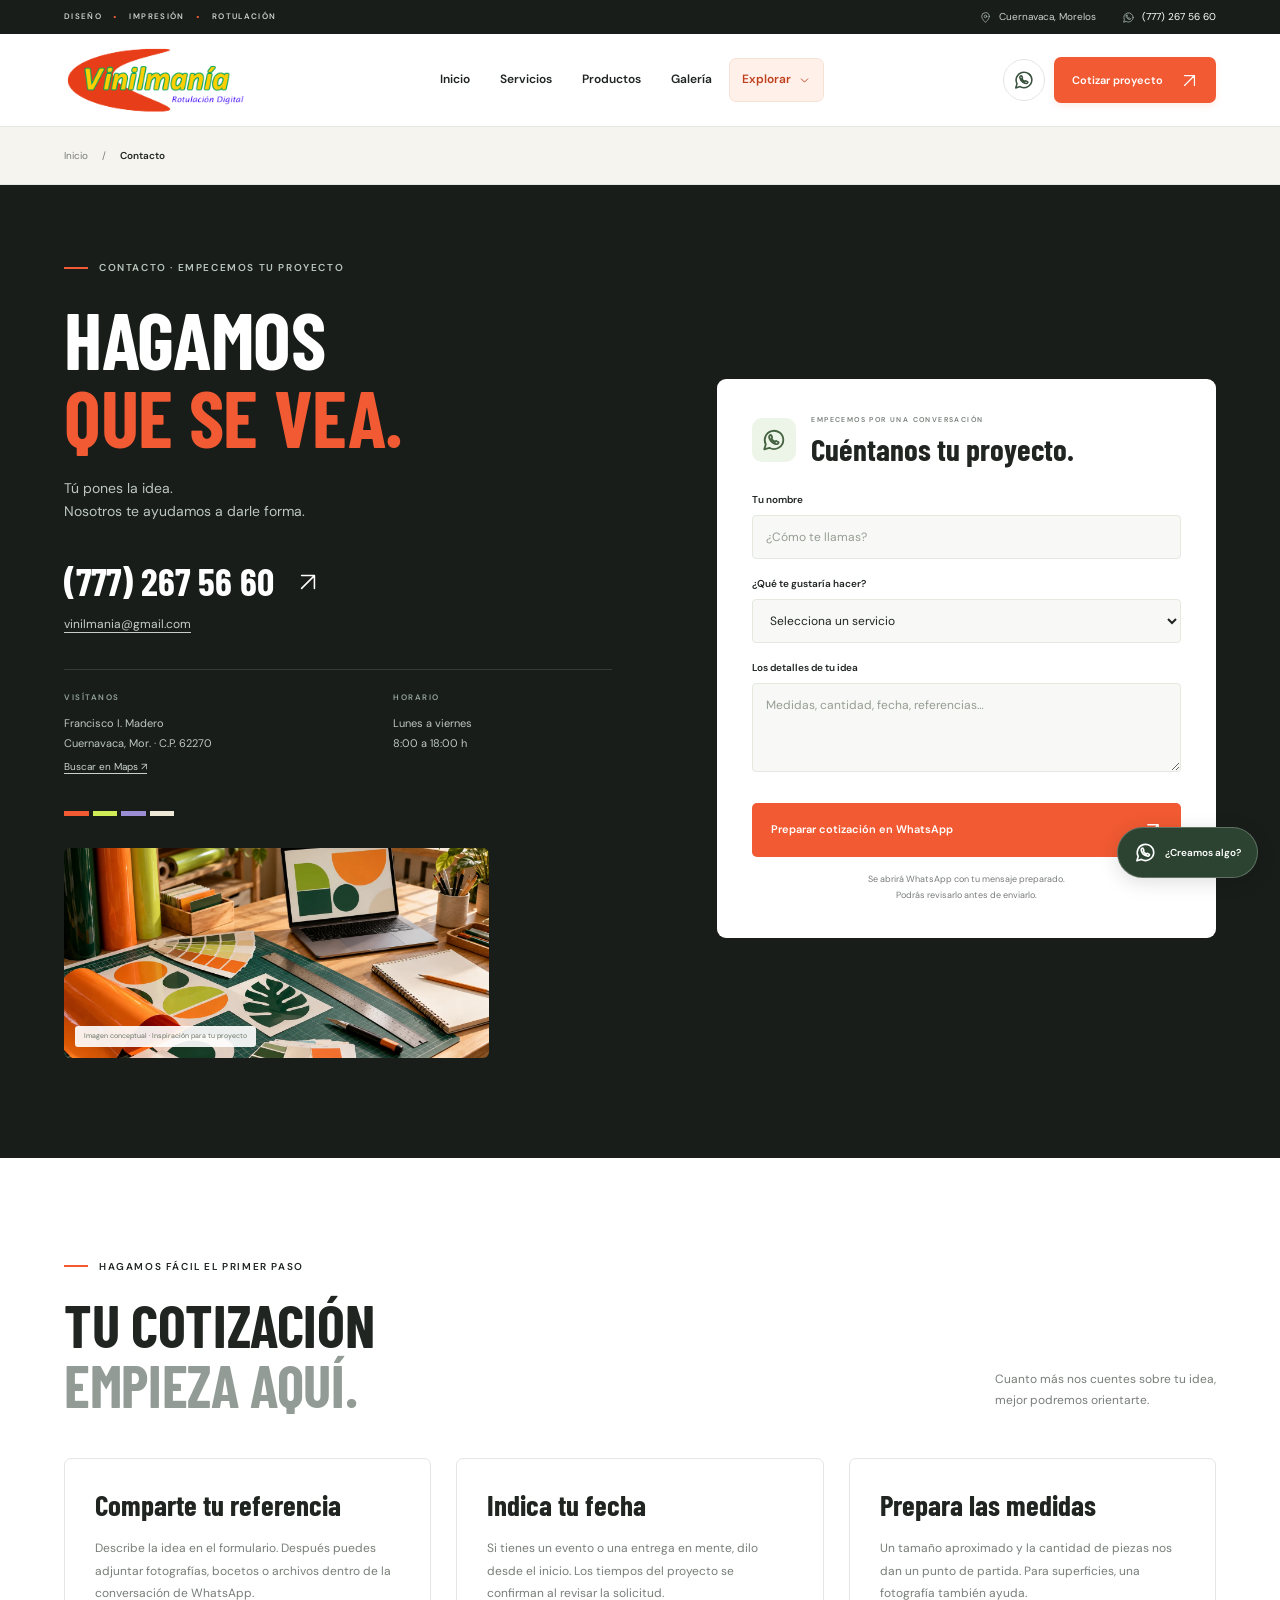
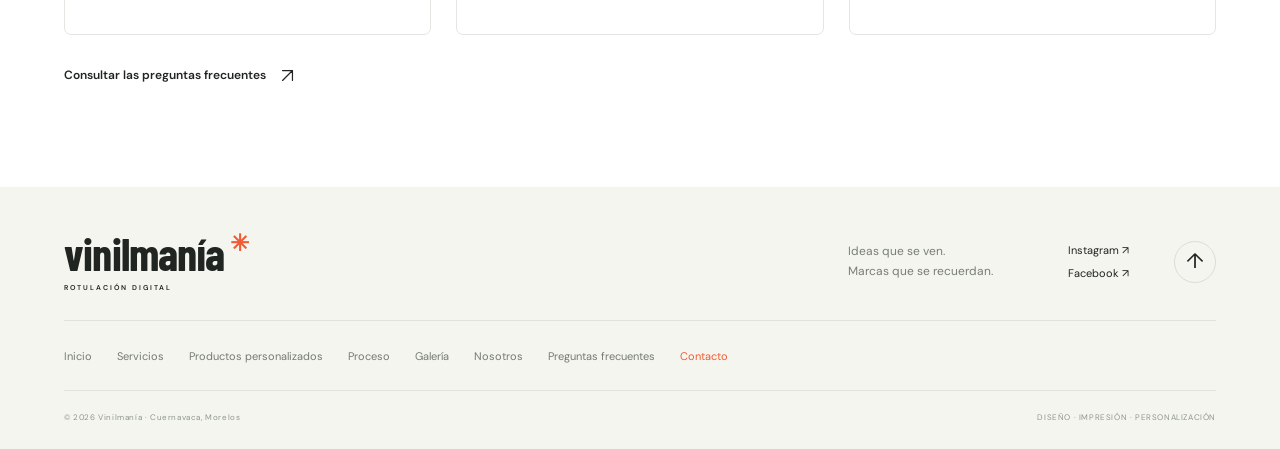
==== contacto.html @ f9ae6c47 "Publicar sitio renovado de Vinilmanía" ====
<!doctype html>
<html lang="es-MX">
<head>
  <meta charset="utf-8">
  <meta name="viewport" content="width=device-width,initial-scale=1">
  <meta name="theme-color" content="#181b19">
  <title>Contacto | Vinilmanía · Cuernavaca</title>
  <meta name="description" content="Cotiza con Vinilmanía en Cuernavaca. Teléfono (777) 267 56 60, WhatsApp, correo, ubicación y horario de atención.">
  <meta property="og:title" content="Contacto | Vinilmanía · Cuernavaca">
  <meta property="og:description" content="Cotiza con Vinilmanía en Cuernavaca. Teléfono (777) 267 56 60, WhatsApp, correo, ubicación y horario de atención.">
  <meta property="og:type" content="website">
  <meta property="og:locale" content="es_MX">
  <link rel="icon" href="assets/favicon.svg" type="image/svg+xml">
  <link rel="preload" href="assets/barlow-700.ttf" as="font" type="font/ttf" crossorigin>
  
  <link rel="stylesheet" href="style.css?v=galeria-originales-1">
  <link rel="stylesheet" href="header.css?v=header-1">
  <script src="app.js?v=header-1" defer></script>
  <script type="application/ld+json">{"@context":"https://schema.org","@type":"LocalBusiness","name":"Vinilmanía","telephone":"+527772675660","email":"vinilmania@gmail.com","address":{"@type":"PostalAddress","streetAddress":"Francisco I. Madero","addressLocality":"Cuernavaca","addressRegion":"Morelos","postalCode":"62270","addressCountry":"MX"},"openingHoursSpecification":[{"@type":"OpeningHoursSpecification","dayOfWeek":["Monday","Tuesday","Wednesday","Thursday","Friday"],"opens":"08:00","closes":"18:00"}],"sameAs":["https://www.facebook.com/rotulaciondigit","https://www.instagram.com/vinilmania_cuernavaca/"]}</script>
</head>
<body class="subpage" data-page="contacto.html">

  <svg class="svg-defs" aria-hidden="true"><defs>
    <symbol id="arrow" viewBox="0 0 24 24"><path d="M5 19 19 5M5 5h14v14"/></symbol>
    <symbol id="chevron" viewBox="0 0 24 24"><path d="m6 9 6 6 6-6"/></symbol>
    <symbol id="check" viewBox="0 0 24 24"><path d="m5 12 4 4L19 6"/></symbol>
    <symbol id="wa" viewBox="0 0 24 24"><path d="M20.6 11.8a8.6 8.6 0 0 1-12.9 7.4L3 20.6l1.4-4.5A8.6 8.6 0 1 1 20.6 11.8Z"/><path d="M8.3 7.6c.3-.4.9-.5 1.1 0l.9 1.8c.2.3-.3.8-.6 1.1.6 1.5 1.7 2.6 3.2 3.2.3-.3.8-1 1.2-.8l1.7.9c.5.2.5.7.2 1.1-.5.8-1.4 1.1-2.3.8-3.1-.8-5.4-3-6.2-6.1-.2-.7 0-1.4.8-2Z"/></symbol>
    <symbol id="pin" viewBox="0 0 24 24"><path d="M19 10c0 5-7 11-7 11S5 15 5 10a7 7 0 1 1 14 0Z"/><circle cx="12" cy="10" r="2.4"/></symbol>
  </defs></svg>
  <a href="#contenido" class="skip">Saltar al contenido</a>
  <div class="scroll-progress" aria-hidden="true"></div>
  <div class="header-meta"><div class="shell header-meta-inner"><span class="header-specialty">DISEÑO <span aria-hidden="true">·</span> IMPRESIÓN <span aria-hidden="true">·</span> ROTULACIÓN</span><div class="header-meta-links"><span class="header-location"><svg class="icon" aria-hidden="true"><use href="#pin"/></svg> Cuernavaca, Morelos</span><a href="https://wa.me/527772675660" target="_blank" rel="noopener noreferrer"><svg class="icon" aria-hidden="true"><use href="#wa"/></svg><span class="header-phone">(777) 267 56 60</span><span class="header-phone-mobile">WhatsApp ↗</span></a></div></div></div>
<header class="header"><div class="shell header-inner">
  <a class="brand" href="index.html" aria-label="Vinilmanía, inicio"><img src="assets/logo-original.png" alt="Vinilmanía · Rotulación digital" width="944" height="529"></a>
  <nav class="nav" id="main-nav" aria-label="Navegación principal"><div class="nav-intro"><span>EXPLORA VINILMANÍA</span><small>Ideas que se ven.</small></div><a href="index.html">Inicio</a><a href="servicios.html">Servicios</a><a href="personalizados.html">Productos</a><a href="galeria.html">Galería</a><details class="nav-more is-current"><summary>Explorar <svg class="icon" aria-hidden="true"><use href="#chevron"/></svg></summary><div class="nav-dropdown"><a href="nosotros.html"><span class="nav-item-title">El taller<span aria-hidden="true">↗</span></span><small>Conoce Vinilmanía</small></a><a href="proceso.html"><span class="nav-item-title">Nuestro proceso<span aria-hidden="true">↗</span></span><small>De la idea a la impresión</small></a><a href="preguntas.html"><span class="nav-item-title">Preguntas frecuentes<span aria-hidden="true">↗</span></span><small>Resuelve tus dudas</small></a><a href="contacto.html" class="current" aria-current="page"><span class="nav-item-title">Contacto<span aria-hidden="true">↗</span></span><small>Hablemos de tu proyecto</small></a></div></details><a class="nav-mobile-contact" href="https://wa.me/527772675660" target="_blank" rel="noopener noreferrer"><svg class="icon" aria-hidden="true"><use href="#wa"/></svg><span>Hablemos por WhatsApp</span><svg class="icon" aria-hidden="true"><use href="#arrow"/></svg></a></nav>
  <div class="header-actions"><a class="header-whatsapp" href="https://wa.me/527772675660" target="_blank" rel="noopener noreferrer" aria-label="Hablar con Vinilmanía por WhatsApp"><svg class="icon" aria-hidden="true"><use href="#wa"/></svg></a><a class="button button-orange nav-cta" href="contacto.html"><span class="cta-desktop">Cotizar proyecto</span><span class="cta-mobile">Cotizar</span><svg class="icon" aria-hidden="true"><use href="#arrow"/></svg></a></div>
  <button class="menu-toggle" type="button" aria-label="Abrir menú" aria-expanded="false" aria-controls="main-nav"><span></span><span></span></button>
</div></header>
<button class="nav-backdrop" type="button" aria-label="Cerrar menú de navegación" tabindex="-1" hidden></button>
<main id="contenido">
<div class="breadcrumb-bar"><nav class="shell breadcrumb" aria-label="Ruta de navegación"><a href="index.html">Inicio</a><span aria-hidden="true">/</span><span aria-current="page">Contacto</span></nav></div><section class="contact section-space" id="contacto"><div class="shell contact-grid"><div class="contact-copy reveal"><p class="eyebrow"><span class="eyebrow-line"></span> Contacto · Empecemos tu proyecto</p><h1>HAGAMOS<br><span>QUE SE VEA.</span></h1><p>Tú pones la idea.<br>Nosotros te ayudamos a darle forma.</p><a class="contact-phone" href="tel:+527772675660">(777) 267 56 60 <svg class="icon"><use href="#arrow"/></svg></a><a class="contact-email" href="mailto:vinilmania@gmail.com">vinilmania@gmail.com</a><div class="contact-details"><div><p class="eyebrow">VISÍTANOS</p><p>Francisco I. Madero<br>Cuernavaca, Mor. · C.P. 62270</p><a href="https://www.google.com/maps/search/?api=1&query=Vinilmania+Cuernavaca+Francisco+I.+Madero" target="_blank" rel="noopener">Buscar en Maps ↗</a></div><div><p class="eyebrow">HORARIO</p><p>Lunes a viernes<br>8:00 a 18:00 h</p></div></div><div class="contact-color-strips" aria-hidden="true"><span></span><span></span><span></span><span></span></div><figure class="contact-visual reveal"><img src="assets/mesa-diseno.webp" alt="Concepto de un espacio de trabajo para comenzar tu proyecto" width="1448" height="1086" loading="lazy"><figcaption>Imagen conceptual · Inspiración para tu proyecto</figcaption></figure></div><form class="quote-form reveal" id="quote-form"><div class="form-heading"><span class="form-icon"><svg class="icon"><use href="#wa"/></svg></span><div><p>EMPECEMOS POR UNA CONVERSACIÓN</p><h3>Cuéntanos tu proyecto.</h3></div></div><label for="name">Tu nombre</label><input id="name" name="name" autocomplete="given-name" placeholder="¿Cómo te llamas?" required maxlength="80"><label for="service-select">¿Qué te gustaría hacer?</label><select id="service-select" name="service"><option value="">Selecciona un servicio</option><option>Rotulación vehicular</option><option>Lonas y viniles impresos</option><option>Tazas, termos y sublimación</option><option>Vinil textil</option><option>Calcomanías y stickers</option><option>Vinil microperforado</option><option>Asesoría para mi proyecto</option></select><label for="message">Los detalles de tu idea</label><textarea id="message" name="message" placeholder="Medidas, cantidad, fecha, referencias…" rows="3" required maxlength="1500"></textarea><button class="button button-orange" type="submit">Preparar cotización en WhatsApp <svg class="icon"><use href="#arrow"/></svg></button><p class="form-note">Se abrirá WhatsApp con tu mensaje preparado.<br>Podrás revisarlo antes de enviarlo.</p><p id="form-feedback" class="form-feedback" role="status"></p></form></div></section>
<section class="shell section-space"><div class="section-heading reveal"><div><p class="eyebrow"><span class="eyebrow-line"></span> Hagamos fácil el primer paso</p><h2>TU COTIZACIÓN<br><span class="subtle">EMPIEZA AQUÍ.</span></h2></div><p>Cuanto más nos cuentes sobre tu idea,<br>mejor podremos orientarte.</p></div><div class="info-grid"><article class="info-card reveal"><h3>Comparte tu referencia</h3><p>Describe la idea en el formulario. Después puedes adjuntar fotografías, bocetos o archivos dentro de la conversación de WhatsApp.</p></article><article class="info-card reveal"><h3>Indica tu fecha</h3><p>Si tienes un evento o una entrega en mente, dilo desde el inicio. Los tiempos del proyecto se confirman al revisar la solicitud.</p></article><article class="info-card reveal"><h3>Prepara las medidas</h3><p>Un tamaño aproximado y la cantidad de piezas nos dan un punto de partida. Para superficies, una fotografía también ayuda.</p></article></div><a class="text-link guide-link" href="preguntas.html">Consultar las preguntas frecuentes <svg class="icon" aria-hidden="true"><use href="#arrow"/></svg></a></section></main>
  <footer class="footer"><div class="shell"><div class="footer-top"><a class="footer-brand" href="index.html">vinilmanía<span>✳</span><small>ROTULACIÓN DIGITAL</small></a><p>Ideas que se ven.<br>Marcas que se recuerdan.</p><div class="footer-social"><a href="https://www.instagram.com/vinilmania_cuernavaca/" target="_blank" rel="noopener">Instagram ↗</a><a href="https://www.facebook.com/rotulaciondigit" target="_blank" rel="noopener">Facebook ↗</a></div><a href="#contenido" class="back-top" aria-label="Volver arriba">↑</a></div><nav class="footer-sitemap" aria-label="Todas las páginas"><a href="index.html">Inicio</a><a href="servicios.html">Servicios</a><a href="personalizados.html">Productos personalizados</a><a href="proceso.html">Proceso</a><a href="galeria.html">Galería</a><a href="nosotros.html">Nosotros</a><a href="preguntas.html">Preguntas frecuentes</a><a href="contacto.html" class="current" aria-current="page">Contacto</a></nav><div class="footer-bottom"><span>© <span id="year">2026</span> Vinilmanía · Cuernavaca, Morelos</span><span>DISEÑO · IMPRESIÓN · PERSONALIZACIÓN</span></div></div></footer>
  <a class="floating-wa" href="https://wa.me/527772675660" target="_blank" rel="noopener" aria-label="Contactar a Vinilmanía por WhatsApp"><svg class="icon"><use href="#wa"/></svg><span>¿Creamos algo?</span></a>

</body>
</html>
---- style.css ----
@font-face{font-family:Barlow;src:url('assets/barlow-700.ttf') format('truetype');font-weight:700;font-display:swap}
@font-face{font-family:DM;src:url('assets/dm-400.ttf') format('truetype');font-weight:400;font-display:swap}
@font-face{font-family:DM;src:url('assets/dm-600.ttf') format('truetype');font-weight:600 800;font-display:swap}
:root{--ink:#202522;--dark:#181d1a;--paper:#fff;--cream:#f6f4ee;--orange:#f15a32;--lime:#d0ec56;--muted:#787e79;--line:#e3e6e1;--heading:Barlow,'Arial Narrow',Impact,sans-serif;--body:DM,Arial,sans-serif}
*{box-sizing:border-box}html{scroll-behavior:smooth;scroll-padding-top:100px}body{margin:0;color:var(--ink);background:var(--paper);font:15px/1.7 var(--body);-webkit-font-smoothing:antialiased}a{color:inherit;text-decoration:none}button,input,textarea,select{font:inherit}button{cursor:pointer;color:inherit}img{display:block;max-width:100%}h1,:is(h1,h2),h3,p,figure{margin:0}button,a,input,textarea,select,summary{-webkit-tap-highlight-color:transparent}::selection{background:var(--orange);color:white}:focus-visible{outline:3px solid #7a68db;outline-offset:5px}.svg-defs{position:absolute;width:0;height:0;overflow:hidden}.icon{width:22px;height:22px;fill:none;stroke:currentColor;stroke-width:1.7;stroke-linecap:round;stroke-linejoin:round;flex-shrink:0}.shell{width:min(1320px,90%);margin-inline:auto}.section-space{padding-block:100px}.eyebrow{font-size:10px;font-weight:600;letter-spacing:1.6px;text-transform:uppercase;display:flex;gap:11px;align-items:center}.eyebrow-line{width:24px;height:2px;background:var(--orange);display:inline-block;flex-shrink:0}.subtle{color:#929b95}:is(h1,h2){font:700 clamp(42px,4.6vw,65px)/1.02 var(--heading);letter-spacing:-.35px}.section-heading{display:flex;justify-content:space-between;align-items:flex-end;gap:35px;margin-bottom:43px}.section-heading :is(h1,h2){margin-top:20px}.section-heading>p{font-size:12px;color:var(--muted);max-width:350px;padding-bottom:5px}.button{display:inline-flex;align-items:center;justify-content:center;gap:22px;border:1px solid transparent;border-radius:5px;padding:17px 22px;font-size:12px;line-height:1.25;font-weight:600;transition:transform .2s,background .2s,color .2s}.button:hover{transform:translateY(-3px)}.button-orange{color:white;background:var(--orange)}.button-orange:hover{background:#d74824}.button-dark{background:var(--dark);color:white}.button-dark:hover{background:#3c453e}.button-outline{border-color:#ffffff65;color:white;background:#ffffff05}.button-outline:hover{background:#ffffff15}.button .icon{width:18px;height:18px}.text-link{font-size:12px;font-weight:600;display:inline-flex;gap:13px;align-items:center}.text-link .icon{width:17px;height:17px}.text-link:hover{text-decoration:underline;text-underline-offset:4px}.skip{position:fixed;top:-80px;left:16px;background:var(--orange);color:white;padding:12px 18px;z-index:100}.skip:focus{top:12px}.scroll-progress{position:fixed;inset:0 0 auto;height:3px;background:var(--orange);z-index:100;transform:scaleX(0);transform-origin:left}
.header{position:sticky;top:0;z-index:50;background:#fffc;backdrop-filter:blur(18px);border-bottom:1px solid #20252212;transition:box-shadow .2s}.header.scrolled{box-shadow:0 5px 25px #2025220d}.header-inner{height:86px;display:flex;align-items:center;justify-content:space-between;gap:30px}.brand{width:155px;flex-shrink:0}.brand img{width:155px;height:75px;object-fit:contain}.nav{display:flex;gap:29px;margin-left:auto;margin-right:auto;font-size:12px}.nav a{position:relative}.nav a:after{content:'';position:absolute;bottom:-7px;left:0;right:0;height:2px;background:var(--orange);transform:scaleX(0);transform-origin:left;transition:transform .2s}.nav a:hover:after,.nav a.current:after{transform:scaleX(1)}.nav-cta{font-size:11px;padding:14px 19px;gap:20px}.menu-toggle{display:none}
.hero{position:relative;isolation:isolate;background:var(--dark);color:white;overflow:hidden;min-height:620px}.hero-background{position:absolute;inset:0;width:100%;height:100%;object-fit:cover;object-position:center;z-index:-2}.hero-shade{position:absolute;inset:0;background:linear-gradient(90deg,#111915f2 0%,#101812c9 32%,#10181239 62%,#10181210 100%);z-index:-1}.hero-inner{position:relative;padding-block:55px 64px;min-height:620px}.hero-copy{max-width:650px;width:54%}.hero-eyebrow{font-size:9px;color:#c6cec8;letter-spacing:1.8px}.hero-eyebrow>span{width:7px;height:7px;background:var(--orange);border-radius:50%;box-shadow:0 0 0 4px #f15a3222}.hero h1{font:700 clamp(77px,8.8vw,124px)/.9 var(--heading);letter-spacing:-1.4px;margin-top:25px}.hero h1>span{color:var(--orange)}.hero-description{color:#c1cbc4;font-size:13px;line-height:1.85;margin-top:26px;max-width:390px}.hero-actions{display:flex;gap:13px;margin-top:28px;align-items:center}.hero-actions .button{font-size:11px;padding:17px 19px;gap:20px}.hero-photo-note{position:absolute;bottom:31px;right:0;display:flex;align-items:center;gap:15px;font-size:8px;letter-spacing:1.6px;color:#e1e7e1;text-shadow:0 1px 6px #000;max-width:310px}.hero-photo-note small{display:block;font-size:8px;letter-spacing:.5px;color:#bdc8c0;margin-top:2px}.photo-line{width:34px;height:1px;background:#b6c3b6}.hero-down{position:absolute;bottom:24px;left:0;width:34px;height:34px;border:1px solid #ffffff36;border-radius:50%;display:grid;place-items:center;color:#d1dbd5;animation:nudge 3s ease-in-out infinite}.hero-down .icon{width:17px;height:17px}.trust-band{background:var(--cream);border-bottom:1px solid var(--line)}.trust-inner{display:flex;justify-content:space-between;align-items:center;gap:24px;min-height:86px}.trust-inner p{display:flex;align-items:center;gap:10px;font-size:11px;color:#69736b}.trust-inner p:first-child{font-size:16px;font-weight:600;color:var(--ink)}.trust-mark{font-size:30px;color:var(--orange);line-height:1}.trust-inner .icon{width:18px;height:18px;stroke-width:1.4}
.service-grid{display:grid;grid-template-columns:repeat(3,minmax(0,1fr));gap:31px 25px}.service-card{overflow:hidden;background:white;border:1px solid var(--line);border-radius:8px;transition:box-shadow .3s,transform .3s}.service-card:hover{transform:translateY(-5px);box-shadow:0 16px 40px #25352812}.service-image{height:227px;position:relative;overflow:hidden;background:#ecefe8}.service-image>img{width:100%;height:100%;object-fit:cover;transition:transform .6s}.service-card:first-child img{object-position:center 60%}.service-card:nth-child(4) img{object-position:center 41%}.service-card:nth-child(6) img{object-position:center 49%}.service-card:hover .service-image>img{transform:scale(1.045)}.image-number{position:absolute;top:15px;left:15px;font-size:9px;font-weight:600;width:30px;height:30px;border-radius:50%;display:grid;place-items:center;background:#fffef7eb;color:var(--ink)}.image-arrow{position:absolute;right:15px;top:15px;width:30px;height:30px;background:#fffef7eb;border-radius:50%;display:grid;place-items:center}.image-arrow>.icon{width:14px;height:14px}.image-note{position:absolute;bottom:10px;left:14px;background:#fffef7e6;color:#687068;font-size:8px;letter-spacing:.4px;padding:3px 7px;border-radius:2px}.service-content{padding:24px 23px 23px}.service-content h3{font:700 27px/1.1 var(--heading);letter-spacing:-.1px}.service-content>p{font-size:12px;color:var(--muted);margin-top:13px;line-height:1.8;min-height:63px}.service-link{margin-top:23px;display:flex;justify-content:space-between;align-items:center;border-top:1px solid var(--line);padding-top:14px;font-size:10px;font-weight:600}.service-link>span{font-size:19px;line-height:1;color:var(--orange)}
.merch-section{background:#f2f1e9;overflow:hidden}.merch-grid{display:grid;grid-template-columns:1fr 1.2fr;align-items:center;gap:50px;padding-block:68px}.merch-copy :is(h1,h2){margin-top:22px;font-size:clamp(44px,4.5vw,65px)}.merch-copy :is(h1,h2)>span{color:var(--orange)}.merch-copy>p:not(.eyebrow){margin-top:22px;font-size:13px;color:#737e74;max-width:395px;line-height:1.85}.merch-copy>.button{margin-top:26px}.merch-foot{font-size:8px;display:block;color:#7b847b;letter-spacing:.6px;margin-top:22px}.merch-visual{position:relative;min-width:0}.merch-visual>img{width:100%;aspect-ratio:1.2;object-fit:cover;border-radius:8px}.merch-visual figcaption{position:absolute;bottom:13px;left:16px;font-size:8px;background:#ffffffe3;border-radius:2px;padding:4px 8px;color:#727a72}
.process{background:var(--dark);color:white}.process-grid{display:grid;grid-template-columns:1fr 1fr;gap:75px;align-items:center}.process-visual{position:relative;min-height:540px;overflow:hidden;border-radius:7px;background:#26312a}.process-visual>img{position:absolute;height:100%;width:100%;object-fit:cover;object-position:40% center}.process-stamp{position:absolute;bottom:32px;left:26px;right:26px;padding:22px;background:var(--orange);display:flex;align-items:center;justify-content:space-between;color:white;font:700 36px/1.05 var(--heading)}.process-stamp .icon{width:38px;height:38px;stroke-width:1.3}.process-visual figcaption{position:absolute;bottom:9px;left:26px;font-size:8px;color:#d2d8d1;text-shadow:0 1px 4px #000}.process-copy .eyebrow{color:#c0c8c0}.process-copy :is(h1,h2){margin-top:23px}.process-copy :is(h1,h2)>span{color:var(--lime)}.step{display:flex;gap:20px;margin-top:26px;border-top:1px solid #ffffff20;padding-top:20px}.step>span{color:var(--orange);font:700 24px/1.2 var(--heading);padding-top:2px}.step h3{font-size:15px;font-weight:600}.step p{font-size:12px;color:#a6b5aa;margin-top:6px;max-width:330px;line-height:1.8}
.gallery-filters{display:flex;gap:10px;margin-top:-4px;margin-bottom:28px;flex-wrap:wrap}.gallery-filters button{padding:8px 20px;font-size:10px;background:white;border:1px solid var(--line);border-radius:40px;font-weight:600;transition:background .2s,color .2s}.gallery-filters button:hover{background:var(--cream)}.gallery-filters button.active{background:var(--ink);border-color:var(--ink);color:white}.gallery-grid{display:grid;grid-template-columns:repeat(3,minmax(0,1fr));gap:28px 23px}.project-card{padding:0;background:none;border:0;text-align:left;min-width:0}.project-card[hidden]{display:none}.project-image{height:370px;position:relative;border-radius:7px;overflow:hidden;background:var(--cream)}.project-image>img{width:100%;height:100%;object-fit:cover;transition:transform .6s}.project-card:hover .project-image>img{transform:scale(1.05)}.project-card:nth-child(2) .project-image>img{object-position:center 38%}.project-expand{position:absolute;bottom:16px;right:16px;width:36px;height:36px;border-radius:50%;display:grid;place-items:center;background:white;transition:background .2s}.project-card:hover .project-expand{background:var(--orange);color:white}.project-expand>.icon{width:16px;height:16px}.project-caption{padding-top:15px}.project-caption>p{font-size:8px;color:var(--muted);letter-spacing:1.3px;font-weight:600}.project-caption>h3{font-size:13px;line-height:1.5;margin-top:4px}.project-wide{grid-column:span 2}.project-wide .project-image,.project-card:last-child .project-image{height:315px}.concept-label{position:absolute;left:14px;bottom:15px;font-size:9px;background:#ffffffe8;color:#697369;padding:5px 9px;border-radius:3px}.gallery-grid[data-filter=negocios]{grid-template-columns:repeat(2,minmax(0,1fr))}.gallery-grid[data-filter=textiles]{grid-template-columns:repeat(3,minmax(0,1fr))}.gallery-info{font-size:10px;color:var(--muted);text-align:right;margin-top:25px}
.about{background:var(--cream)}.about-grid{display:grid;grid-template-columns:1fr 1fr;gap:83px;align-items:center}.about-images{position:relative;height:510px}.about-main{width:86%;height:82%;object-fit:cover;object-position:48% center;border-radius:7px}.about-detail{position:absolute;bottom:0;right:0;width:58%;height:48%;object-fit:cover;border-radius:7px;border:8px solid var(--cream)}.about-badge{position:absolute;bottom:21px;left:10px;background:var(--orange);color:white;padding:22px;width:151px;border-radius:4px;transform:rotate(-6deg)}.about-badge>span{font-size:8px;letter-spacing:1px;font-weight:600}.about-badge>strong{font:700 33px/1 var(--heading);display:block;margin-top:8px}.about-badge>.icon{margin-top:12px;width:23px;height:23px}.about-copy :is(h1,h2){margin-top:22px;font-size:clamp(43px,4.3vw,62px)}.about-copy>p:not(.eyebrow){font-size:13px;color:#747d75;line-height:1.85;margin-top:22px}.about-copy>p+p{margin-top:12px}.about-values{display:flex;flex-direction:column;gap:10px;margin-top:23px;font-size:12px}.about-values>div{display:flex;gap:10px;align-items:center}.about-values .icon{width:18px;height:18px;background:#e5e9dc;stroke:#556651;stroke-width:2.2;padding:3px;border-radius:50%}.about-copy .text-link{margin-top:26px}
.faq{display:grid;grid-template-columns:.9fr 1.1fr;gap:75px}.faq-heading :is(h1,h2){margin-top:23px}.faq-heading>p:not(.eyebrow){font-size:12px;color:var(--muted);line-height:1.8;margin-top:24px}.faq-heading .text-link{margin-top:20px}.faq-list details{padding:21px 0;border-bottom:1px solid var(--line)}.faq-list details:first-child{border-top:1px solid var(--line)}summary{list-style:none;display:flex;justify-content:space-between;align-items:center;gap:20px;font-size:13px;font-weight:600;cursor:pointer}summary::-webkit-details-marker{display:none}.plus{position:relative;width:16px;height:16px;flex-shrink:0}.plus:before,.plus:after{content:'';position:absolute;top:7px;left:0;right:0;height:1px;background:var(--ink)}.plus:after{transform:rotate(90deg);transition:transform .2s}details[open] .plus:after{transform:rotate(0)}.faq-list details>p{font-size:12px;color:var(--muted);line-height:1.9;padding:14px 34px 0 0}
.contact{background:var(--dark);color:white;overflow:hidden}.contact-grid{display:grid;grid-template-columns:1.1fr 1fr;gap:105px;align-items:center}.contact-copy>.eyebrow{color:#b9c6bc}.contact-copy :is(h1,h2){font-size:clamp(60px,6.2vw,91px);line-height:.98;margin-top:24px}.contact-copy :is(h1,h2)>span{color:var(--orange)}.contact-copy>p:not(.eyebrow){color:#bdc7bf;font-size:14px;margin-top:21px}.contact-phone{font:700 38px/1.2 var(--heading);display:flex;align-items:center;gap:23px;margin-top:35px}.contact-email{display:inline-block;font-size:12px;margin-top:9px;color:#c6cfc7;text-decoration:underline;text-underline-offset:4px}.contact-details{display:grid;grid-template-columns:1.4fr 1fr;gap:22px;margin-top:33px;padding-top:21px;border-top:1px solid #ffffff21}.contact-details .eyebrow{font-size:8px;color:#93a499;letter-spacing:1.5px}.contact-details p:not(.eyebrow){font-size:11px;color:#bdc7bf;line-height:1.8;margin-top:9px}.contact-details a{font-size:10px;color:#c9d2ca;text-decoration:underline;text-underline-offset:3px}.contact-color-strips{display:flex;gap:4px;width:110px;margin-top:32px}.contact-color-strips>span{width:25px;height:5px;background:var(--orange)}.contact-color-strips>span:nth-child(2){background:var(--lime)}.contact-color-strips>span:nth-child(3){background:#9b8ed4}.contact-color-strips>span:nth-child(4){background:#eee9d6}.quote-form{background:white;color:var(--ink);border-radius:9px;padding:35px}.form-heading{display:flex;align-items:center;gap:15px;margin-bottom:25px}.form-icon{display:grid;place-items:center;width:44px;height:44px;background:#edf4e8;border-radius:10px;color:#466442;flex-shrink:0}.form-icon>.icon{width:26px;height:26px}.form-heading p{font-size:7px;letter-spacing:1.4px;color:var(--muted);font-weight:600}.form-heading h3{font:700 31px/1.1 var(--heading);margin-top:6px}.quote-form label{display:block;font-size:10px;font-weight:600;margin-top:16px;margin-bottom:7px}.quote-form input,.quote-form select,.quote-form textarea{width:100%;background:#f8f9f6;border:1px solid #e4e9e0;border-radius:4px;color:var(--ink);font-size:12px;padding:12px 13px;line-height:1.5}.quote-form input::placeholder,.quote-form textarea::placeholder{color:#959d93}.quote-form textarea{resize:vertical;min-height:89px}.quote-form .button{width:100%;justify-content:space-between;margin-top:22px;padding:17px 18px;font-size:11px;gap:12px}.form-note{font-size:9px;line-height:1.8;color:var(--muted);text-align:center;margin-top:14px}.form-feedback{font-size:11px;margin-top:13px;line-height:1.7}.form-feedback:empty{display:none}
.footer{padding-block:44px 24px;background:#f5f5ef}.footer-top{display:flex;justify-content:space-between;align-items:center;gap:25px}.footer-brand{font:700 45px/1 var(--heading);letter-spacing:-.8px;position:relative}.footer-brand>span{font-size:23px;color:var(--orange);margin-left:6px;display:inline-block;vertical-align:top}.footer-brand>small{display:block;font:600 7px var(--body);letter-spacing:2px;margin-top:7px}.footer-top>p{font-size:12px;line-height:1.65;color:#777f75;margin-left:auto;margin-right:50px}.footer-social{display:flex;flex-direction:column;gap:4px;font-size:11px}.footer-social a:hover{text-decoration:underline}.back-top{width:42px;height:42px;border:1px solid #d8dfd3;display:grid;place-items:center;border-radius:50%;font-size:21px;margin-left:20px}.footer-bottom{display:flex;justify-content:space-between;gap:20px;border-top:1px solid #dfe3d9;margin-top:33px;padding-top:20px;color:#8d978a;font-size:8px;letter-spacing:.6px}.floating-wa{position:fixed;bottom:22px;right:22px;z-index:40;border-radius:40px;background:#2b4330;color:white;display:flex;align-items:center;gap:8px;padding:13px 16px;border:1px solid #ffffff40;box-shadow:0 4px 20px #0002;font-size:10px;line-height:1;font-weight:600;transition:transform .2s}.floating-wa:hover{transform:translateY(-3px)}.floating-wa .icon{width:23px;height:23px}.modal-open{overflow:hidden}.lightbox{border:0;background:transparent;color:white;width:min(970px,100vw);max-width:100vw;max-height:100dvh;padding:45px;overflow:auto}.lightbox::backdrop{background:#101813f5}.lightbox-content{display:flex;flex-direction:column;align-items:center}.lightbox img{width:auto;max-height:72dvh;max-width:100%;object-fit:contain;border-radius:3px}.lightbox-close{position:fixed;top:20px;right:25px;width:42px;height:42px;border-radius:50%;background:var(--dark);border:1px solid #ffffff50;color:white;font-size:27px;line-height:1}.lightbox-bottom{display:flex;justify-content:space-between;align-items:center;gap:25px;width:100%;margin-top:20px}.lightbox-bottom>button{width:39px;height:39px;border:1px solid #ffffff50;background:transparent;color:white;font-size:20px;border-radius:50%;flex-shrink:0}.lightbox-bottom>div{text-align:center}.lightbox-bottom h3{font-size:14px}.lightbox-bottom p{font-size:10px;color:#aabbad;margin-top:4px}.lightbox-bottom span{display:block;font-size:9px;color:#77897c;margin-top:5px}.will-reveal{opacity:0;transform:translateY(24px);transition:opacity .7s ease,transform .7s ease}.will-reveal.visible{opacity:1;transform:none}.service-card:nth-child(3n+2){transition-delay:.07s}.service-card:nth-child(3n){transition-delay:.14s}@keyframes nudge{0%,100%{transform:translateY(0)}50%{transform:translateY(4px)}}
.hero-photo-note{right:auto;left:55px}
@media(max-width:1100px){.nav{gap:21px}.header-inner{gap:25px}.brand,.brand img{width:140px}.hero-copy{width:55%}.hero-background{object-position:right center}.hero-actions{gap:10px}.hero-actions .button{font-size:10px;padding:15px 16px;gap:14px}.service-content{padding:21px 20px}.service-content h3{font-size:25px}.service-image{height:205px}.section-heading>p{max-width:270px;font-size:11px}.process-grid{gap:50px}.process-visual{min-height:510px}.about-grid{gap:50px}.about-images{height:460px}.contact-grid{gap:55px}.quote-form{padding:29px}.gallery-grid{gap:23px 19px}.project-image{height:340px}}
@media(max-width:820px){.header-inner{height:77px}.nav-cta{display:none}.nav{margin-right:0;margin-left:auto;gap:23px}.hero{min-height:600px}.hero-inner{min-height:600px;padding-block:55px}.hero-copy{width:61%}.hero h1{font-size:81px}.hero-description{font-size:12px;max-width:325px}.hero-actions{flex-direction:column;align-items:flex-start;gap:12px}.hero-shade{background:linear-gradient(90deg,#111915f2,#101812b8 43%,#10181240 73%)}.hero-photo-note{max-width:220px;font-size:7px}.trust-inner{flex-wrap:wrap;justify-content:flex-start;gap:16px 28px;padding-block:20px}.trust-inner p{font-size:10px}.trust-inner p:first-child{font-size:14px}.trust-inner .icon{width:16px}.section-space{padding-block:75px}.service-grid{gap:24px 18px;grid-template-columns:repeat(2,minmax(0,1fr))}.service-image{height:230px}.service-content>p{min-height:65px}.merch-grid{gap:30px;padding-block:57px;grid-template-columns:1fr 1fr}.merch-copy :is(h1,h2){font-size:43px}.merch-copy>p:not(.eyebrow){font-size:12px}.merch-visual>img{aspect-ratio:.9}.process-grid{gap:35px}.process-visual{min-height:510px}.process-stamp{left:17px;right:17px;padding:18px;font-size:28px}.process-copy :is(h1,h2){font-size:48px}.step{gap:15px}.step h3{font-size:14px}.step p{font-size:11px}.section-heading>p{max-width:220px;font-size:11px}.gallery-grid{gap:25px 17px}.project-image{height:300px}.project-wide .project-image,.project-card:last-child .project-image{height:260px}.project-caption h3{font-size:12px}.about-images{height:430px}.about-grid{gap:35px}.about-copy :is(h1,h2){font-size:42px}.about-copy>p:not(.eyebrow){font-size:12px}.about-badge{width:126px;padding:17px}.about-badge strong{font-size:29px}.faq{gap:40px}.contact-grid{gap:35px}.contact-copy :is(h1,h2){font-size:60px}.contact-phone{font-size:33px}.contact-details{grid-template-columns:1fr;gap:20px}.quote-form{padding:27px}.form-heading h3{font-size:27px}.footer-top>p{margin-right:20px}.back-top{margin-left:6px}}
@media(max-width:600px){html{scroll-padding-top:88px}.shell{width:88%}.header-inner{height:74px}.brand,.brand img{width:133px;height:67px}.menu-toggle{display:flex;margin-left:auto;width:38px;height:38px;flex-direction:column;justify-content:center;gap:6px;border:1px solid #dfe5dc;background:white;padding:9px;border-radius:4px}.menu-toggle span{width:18px;height:1px;display:block;background:var(--ink);transition:transform .2s}.menu-toggle[aria-expanded=true] span:first-child{transform:translateY(3.5px) rotate(45deg)}.menu-toggle[aria-expanded=true] span:last-child{transform:translateY(-3.5px) rotate(-45deg)}.nav{display:none;position:absolute;left:0;right:0;top:73px;background:white;padding:22px 6%;border-bottom:1px solid var(--line);box-shadow:0 8px 20px #20252212}.nav.is-open{display:flex;flex-direction:column;align-items:flex-start;gap:18px;font-size:14px}.hero{min-height:650px}.hero-inner{min-height:650px;padding-top:43px;padding-bottom:214px}.hero-copy{width:100%;max-width:none}.hero-eyebrow{font-size:8px;letter-spacing:1.5px}.hero h1{font-size:clamp(67px,18.9vw,103px);margin-top:24px;letter-spacing:-1px}.hero-description{font-size:12px;line-height:1.8;margin-top:22px;max-width:330px}.wide-only{display:none}.hero-actions{flex-direction:row;gap:10px;flex-wrap:wrap;margin-top:23px}.hero-actions .button{font-size:10px;padding:15px 14px;gap:13px}.hero-actions .button-outline{font-size:9px;padding:16px 12px}.hero-background{object-position:69% center}.hero-shade{background:linear-gradient(180deg,#111915f2 0%,#111915dd 31%,#111915a8 49%,#11191510 79%,#1119153b 100%)}.hero-photo-note{bottom:22px;right:0;max-width:260px;font-size:7px;letter-spacing:1.1px}.hero-down{bottom:18px;left:0;width:30px;height:30px}.photo-line{width:20px}.trust-inner{display:grid;grid-template-columns:1fr 1fr;gap:15px 10px;min-height:124px;padding-block:19px}.trust-inner p{font-size:9px;gap:6px;line-height:1.5}.trust-inner p:first-child{font-size:12px}.trust-mark{font-size:23px}.trust-inner .icon{width:14px;height:14px}.section-space{padding-block:57px}.eyebrow{font-size:8px;letter-spacing:1.5px}.section-heading{display:block;margin-bottom:29px}.section-heading :is(h1,h2){font-size:clamp(35px,10.5vw,48px);margin-top:19px}.section-heading>p{font-size:12px;margin-top:20px;max-width:none;padding:0}.section-heading>p br{display:none}.service-grid{grid-template-columns:minmax(0,1fr);gap:24px}.service-image{height:240px}.service-content{padding:23px}.service-content h3{font-size:29px}.service-content>p{font-size:12px;min-height:0;max-width:100%}.service-link{font-size:11px;margin-top:21px}.merch-grid{grid-template-columns:minmax(0,1fr);padding-block:53px;gap:34px}.merch-copy :is(h1,h2){font-size:clamp(36px,11.7vw,52px)}.merch-copy>p:not(.eyebrow){font-size:13px}.merch-copy>.button{font-size:11px}.merch-foot{font-size:8px;margin-top:20px}.merch-visual>img{aspect-ratio:1.13}.merch-visual figcaption{font-size:7px;left:12px;bottom:11px;padding:4px 6px}.process-grid{grid-template-columns:minmax(0,1fr);gap:37px}.process-visual{min-height:360px;order:2}.process-copy :is(h1,h2){font-size:49px}.step{margin-top:24px;padding-top:20px;gap:18px}.step h3{font-size:15px}.step p{font-size:12px;max-width:100%}.process-stamp{left:18px;right:18px;bottom:31px;font-size:32px;padding:20px}.gallery-filters{gap:8px;margin-bottom:24px;flex-wrap:nowrap;overflow:auto;padding-bottom:2px}.gallery-filters button{padding:8px 15px;font-size:9px;flex-shrink:0}.gallery-grid,.gallery-grid[data-filter=negocios],.gallery-grid[data-filter=textiles]{grid-template-columns:minmax(0,1fr);gap:27px}.project-wide{grid-column:auto}.project-image,.project-wide .project-image,.project-card:last-child .project-image{height:360px}.project-card[data-category=inspiracion] .project-image{height:260px}.project-caption h3{font-size:13px}.gallery-info{text-align:left;font-size:9px;margin-top:23px}.about-grid{grid-template-columns:minmax(0,1fr);gap:37px}.about-images{height:390px}.about-main{height:82%;width:86%}.about-detail{height:45%;width:58%;border-width:7px}.about-badge{left:8px;bottom:17px;width:127px;padding:18px}.about-copy :is(h1,h2){font-size:clamp(37px,11.7vw,52px)}.about-copy>p:not(.eyebrow){font-size:13px}.about-values{font-size:12px;gap:10px}.faq{grid-template-columns:minmax(0,1fr);gap:29px}.faq-heading :is(h1,h2){font-size:46px}.faq-heading>p:not(.eyebrow){font-size:12px}.faq-heading>p br{display:none}.faq-list details{padding:20px 0}summary{font-size:12px}.faq-list details>p{font-size:12px;padding-right:18px}.contact-grid{grid-template-columns:minmax(0,1fr);gap:37px}.contact-copy :is(h1,h2){font-size:clamp(52px,15vw,70px)}.contact-copy>p:not(.eyebrow){font-size:13px}.contact-phone{font-size:36px;margin-top:28px}.contact-details{grid-template-columns:1.35fr 1fr;gap:18px;margin-top:28px}.contact-color-strips{margin-top:26px}.quote-form{padding:25px}.form-heading{gap:12px}.form-heading h3{font-size:29px}.form-heading p{font-size:6px;letter-spacing:1.1px}.form-icon{width:39px;height:39px}.quote-form label{font-size:10px}.quote-form input,.quote-form textarea,.quote-form select{font-size:16px}.quote-form select{font-size:14px}.quote-form .button{font-size:10px;padding:17px 14px;gap:8px}.form-note{font-size:9px}.footer{padding-block:31px 80px}.footer-top{display:grid;grid-template-columns:1fr auto;gap:22px 12px}.footer-brand{font-size:45px}.footer-top>p{font-size:11px;margin:0;grid-column:1;grid-row:2}.footer-social{grid-row:2;grid-column:2;font-size:10px}.back-top{grid-row:1;grid-column:2;width:36px;height:36px;margin:0;justify-self:end}.footer-bottom{margin-top:27px;padding-top:19px;font-size:8px}.footer-bottom>span:last-child{display:none}.floating-wa{right:17px;bottom:17px;padding:12px}.floating-wa>span{display:none}.floating-wa .icon{width:24px;height:24px}.lightbox{padding:55px 18px 24px}.lightbox img{max-height:69dvh}.lightbox-bottom{gap:15px}.lightbox-bottom h3{font-size:12px}.lightbox-bottom p{font-size:9px}.lightbox-bottom>button{width:33px;height:33px}}
@media(max-width:600px){.hero-background{height:260px;top:auto;object-position:right center}.hero-shade{background:linear-gradient(180deg,#181d1a 0%,#181d1a 54%,#181d1a20 81%,#181d1a30 100%)}.hero-inner{padding-bottom:230px}.hero-actions .button-outline{border:0;padding:10px 0;background:transparent;font-size:10px}.hero-photo-note{left:44px;right:auto;max-width:calc(100% - 44px);font-size:6px}}
@media(prefers-reduced-motion:reduce){html{scroll-behavior:auto}*,*:before,*:after{animation:none!important;transition:none!important}.will-reveal{opacity:1;transform:none}}

/* Shared navigation and independent pages. */
.nav{gap:24px;align-items:center}.nav a{white-space:nowrap}.nav-more{position:relative}.nav-more summary{gap:5px;font-size:12px;font-weight:400;white-space:nowrap}.nav-more summary .icon{width:12px;height:12px;transition:transform .2s}.nav-more[open] summary .icon{transform:rotate(180deg)}.nav-more.is-current summary{color:var(--orange)}.nav-dropdown{position:absolute;top:calc(100% + 18px);right:-22px;background:white;border:1px solid var(--line);box-shadow:0 12px 30px #20252218;border-radius:5px;padding:15px 20px;min-width:230px;display:flex;flex-direction:column;gap:14px}.nav-dropdown a{font-size:12px}.nav-dropdown a:after{bottom:-3px}.breadcrumb-bar{background:var(--cream);border-bottom:1px solid var(--line)}.breadcrumb{display:flex;align-items:center;gap:14px;min-height:57px;font-size:10px;color:var(--muted)}.breadcrumb a:hover{color:var(--orange)}.breadcrumb [aria-current]{color:var(--ink);font-weight:600}.subpage main>.section-space:first-of-type{padding-top:74px}.subpage .merch-grid{padding-block:74px}.subpage .section-heading>p{max-width:360px}.home-services .section-heading>.text-link{padding-bottom:8px;flex-shrink:0}.home-explore{background:var(--cream)}.explore-grid{display:grid;grid-template-columns:repeat(3,minmax(0,1fr));gap:25px}.explore-card{min-width:0;background:white;border:1px solid #dde2d8;border-radius:7px;overflow:hidden}.explore-image{height:265px;position:relative;overflow:hidden}.explore-image img{width:100%;height:100%;object-fit:cover;transition:transform .5s}.explore-card:hover img{transform:scale(1.045)}.explore-copy{padding:27px;position:relative}.explore-copy h3{font:700 32px/1.1 var(--heading);max-width:90%}.explore-copy p{font-size:12px;color:var(--muted);margin-top:12px;max-width:90%}.explore-arrow{position:absolute;right:24px;top:23px;font-size:23px;color:var(--orange)}.quick-grid{display:grid;grid-template-columns:repeat(3,minmax(0,1fr));gap:25px;margin-top:29px}.quick-card{position:relative;padding:27px;border:1px solid #d7ddd1;border-radius:6px;transition:background .2s}.quick-card:hover{background:white}.quick-number{font:700 23px var(--heading);color:var(--orange)}.quick-card h3{font:700 28px/1.1 var(--heading);margin-top:9px}.quick-card p{font-size:11px;color:var(--muted);margin-top:10px;max-width:90%}.quick-card>.icon{position:absolute;right:23px;top:30px;width:18px;height:18px;color:var(--orange)}.next-section{background:#fff;border-block:1px solid var(--line);padding-block:58px}.next-inner{display:flex;align-items:center;justify-content:space-between;gap:35px}.next-inner h2{font-size:44px;margin-top:15px}.next-actions{display:flex;align-items:flex-start;flex-direction:column;gap:20px}.next-actions .text-link{color:var(--muted)}.footer-sitemap{display:flex;flex-wrap:wrap;gap:15px 25px;padding-top:26px;margin-top:28px;border-top:1px solid #dfe3d9;font-size:11px;color:#737c70}.footer-sitemap a:hover,.footer-sitemap .current{color:var(--orange)}.footer-bottom{margin-top:24px}.project-guide{display:grid;grid-template-columns:1fr 1fr;gap:80px;align-items:start}.project-guide h2{margin-top:22px}.project-guide>div>p:not(.eyebrow){font-size:13px;color:var(--muted);max-width:360px;margin-top:22px}.guide-list{list-style:none;padding:0;margin:0;counter-reset:guide}.guide-list li{counter-increment:guide;position:relative;padding:19px 0 19px 42px;border-bottom:1px solid var(--line)}.guide-list li:first-child{border-top:1px solid var(--line)}.guide-list li:before{content:'0' counter(guide);position:absolute;left:0;top:18px;font:700 23px var(--heading);color:var(--orange)}.guide-list strong{display:block;font-size:14px}.guide-list span{display:block;font-size:12px;color:var(--muted);margin-top:5px}
@media(max-width:1100px){.nav{gap:18px}.header-inner{gap:20px}.nav-cta{padding:13px 15px;gap:10px}.explore-image{height:230px}.explore-copy{padding:23px}.explore-copy h3{font-size:29px}.project-guide{gap:50px}}
@media(max-width:900px){.menu-toggle{display:flex;margin-left:0;width:38px;height:38px;flex-shrink:0;flex-direction:column;justify-content:center;gap:6px;border:1px solid #dfe5dc;background:white;padding:9px;border-radius:4px}.menu-toggle span{width:18px;height:1px;display:block;background:var(--ink);transition:transform .2s}.menu-toggle[aria-expanded=true] span:first-child{transform:translateY(3.5px) rotate(45deg)}.menu-toggle[aria-expanded=true] span:last-child{transform:translateY(-3.5px) rotate(-45deg)}.nav{display:none;position:absolute;left:0;right:0;top:100%;background:white;padding:22px 5%;border-bottom:1px solid var(--line);box-shadow:0 8px 20px #20252212;max-height:calc(100dvh - 86px);overflow:auto;margin:0}.nav.is-open{display:flex;flex-direction:column;align-items:flex-start;gap:20px;font-size:14px}.nav-cta{margin-left:auto}.nav-more summary{font-size:14px}.nav-dropdown{position:static;border:0;box-shadow:none;padding:17px 0 0 15px;min-width:0;gap:16px}.nav-dropdown a{font-size:13px}.explore-grid,.quick-grid{gap:18px}.explore-copy h3{font-size:27px}.explore-copy p{font-size:11px}}
@media(max-width:820px){.menu-toggle{margin-left:auto}.explore-image{height:205px}.explore-copy{padding:20px}.explore-copy h3{font-size:24px}.explore-arrow{right:16px;top:18px;font-size:20px}.quick-card{padding:22px}.quick-card h3{font-size:24px}.quick-card>.icon{right:19px;top:24px}.subpage main>.section-space:first-of-type{padding-top:55px}.subpage .merch-grid{padding-block:55px}.next-inner h2{font-size:37px}.next-actions .button{padding:16px 18px;font-size:11px}.project-guide{gap:38px}}
@media(max-width:600px){.nav{padding-inline:6%}.breadcrumb{min-height:49px;font-size:9px;gap:11px}.subpage main>.section-space:first-of-type{padding-top:42px}.subpage .merch-grid{padding-block:44px}.home-services .section-heading>.text-link{margin-top:20px}.explore-grid,.quick-grid{grid-template-columns:minmax(0,1fr);gap:23px}.explore-image{height:265px}.explore-copy{padding:23px}.explore-copy h3{font-size:31px}.explore-copy p{font-size:12px}.explore-arrow{right:24px;top:23px;font-size:24px}.quick-grid{margin-top:25px;gap:14px}.quick-card{padding:22px 24px}.quick-card h3{font-size:28px}.quick-card p{font-size:12px}.quick-card>.icon{right:24px;top:26px}.next-section{padding-block:43px}.next-inner{flex-direction:column;align-items:flex-start;gap:25px}.next-inner h2{font-size:39px}.next-actions{gap:17px}.footer-sitemap{display:grid;grid-template-columns:1fr 1fr;gap:14px 20px;font-size:10px;padding-top:22px;margin-top:25px}.project-guide{grid-template-columns:minmax(0,1fr);gap:28px}.project-guide h2{font-size:43px}.project-guide>div>p:not(.eyebrow){font-size:12px}.guide-list strong{font-size:13px}.guide-list span{font-size:12px}.subpage .section-heading>p{max-width:none}}

/* More information and conceptual imagery on the subpages. */
.service-editorial{background:var(--cream)}.editorial-row{display:grid;grid-template-columns:1fr 1fr;align-items:center;gap:70px}.editorial-row+.editorial-row{margin-top:80px}.service-editorial .editorial-row:nth-of-type(even) .editorial-visual{order:2}.editorial-visual{position:relative;overflow:hidden;border-radius:7px;min-width:0}.editorial-visual img{width:100%;aspect-ratio:1.13;object-fit:cover}.editorial-visual figcaption,.faq-visual figcaption,.contact-visual figcaption{position:absolute;left:14px;bottom:13px;background:#ffffffe8;color:#687363;padding:5px 9px;border-radius:3px;font-size:8px;line-height:1.5}.editorial-copy h2{font-size:clamp(40px,4.5vw,59px);margin-top:20px}.editorial-copy>p:not(.eyebrow){font-size:13px;color:var(--muted);margin-top:22px;line-height:1.9}.editorial-copy>.text-link{margin-top:23px}.detail-list{margin:24px 0 0}.detail-list>div{padding:14px 0;border-top:1px solid var(--line)}.detail-list dt{font-size:11px;font-weight:600}.detail-list dd{margin:5px 0 0;font-size:12px;color:var(--muted);line-height:1.8}.info-grid{display:grid;grid-template-columns:repeat(3,minmax(0,1fr));gap:25px}.service-editorial .info-grid,.editorial-row+.info-grid{margin-top:70px}.info-card{padding:30px;border:1px solid var(--line);border-radius:7px;background:white;min-width:0}.info-card h3{font:700 29px/1.08 var(--heading)}.info-card p{font-size:12px;color:var(--muted);line-height:1.85;margin-top:17px}.info-card .quote-hint{border-top:1px solid var(--line);padding-top:17px}.quote-hint strong{font-size:11px;color:var(--ink)}.info-card .text-link{margin-top:20px;font-size:11px}.info-number{font:700 25px var(--heading);color:var(--orange);display:block;margin-bottom:17px}.product-story,.process-detail{background:var(--cream)}.faq-visual{position:relative;margin-top:34px;overflow:hidden;border-radius:6px}.faq-visual img{width:100%;aspect-ratio:1.3;object-fit:cover}.contact-visual{position:relative;margin-top:32px;max-width:425px;overflow:hidden;border-radius:6px}.contact-visual img{width:100%;height:210px;object-fit:cover}.contact-visual figcaption{font-size:7px;left:11px;bottom:11px}.guide-link{margin-top:30px}.gallery-grid .project-card[data-category=inspiracion] .project-image{height:300px}.gallery-grid .project-wide .project-image{height:300px}.gallery-grid .project-card:last-child{grid-column:auto}.gallery-grid[data-filter=inspiracion]{grid-template-columns:repeat(3,minmax(0,1fr))}.gallery-grid[data-filter=inspiracion] .project-wide{grid-column:auto}
@media(max-width:1100px){.editorial-row{gap:45px}.info-card{padding:25px}.info-card h3{font-size:27px}.gallery-grid .project-card[data-category=inspiracion] .project-image,.gallery-grid .project-wide .project-image{height:260px}}
@media(max-width:820px){.editorial-row{gap:30px}.editorial-copy h2{font-size:43px}.editorial-copy>p:not(.eyebrow){font-size:12px}.detail-list{margin-top:18px}.detail-list>div{padding:12px 0}.info-grid{gap:17px}.info-card{padding:22px}.info-card h3{font-size:25px}.info-card p{font-size:11px}.info-card .text-link{font-size:10px;gap:8px}.gallery-grid[data-filter=inspiracion]{grid-template-columns:repeat(2,minmax(0,1fr))}.contact-visual img{height:175px}.faq-visual figcaption{font-size:7px;left:10px;bottom:10px;padding:4px 6px}}
@media(max-width:600px){.editorial-row{grid-template-columns:minmax(0,1fr);gap:28px}.editorial-row+.editorial-row{margin-top:53px}.service-editorial .editorial-row:nth-of-type(even) .editorial-visual{order:0}.editorial-visual img{aspect-ratio:1.15}.editorial-visual figcaption{font-size:7px;left:11px;bottom:11px}.editorial-copy h2{font-size:clamp(37px,11vw,48px);margin-top:18px}.editorial-copy>p:not(.eyebrow){font-size:13px;margin-top:20px}.detail-list dd{font-size:12px}.info-grid{grid-template-columns:minmax(0,1fr);gap:19px}.service-editorial .info-grid,.editorial-row+.info-grid{margin-top:43px}.info-card{padding:26px}.info-card h3{font-size:29px}.info-card p{font-size:12px}.info-card .text-link{font-size:12px}.faq-visual{margin-top:27px}.contact-visual img{height:205px}.gallery-grid[data-filter=inspiracion]{grid-template-columns:minmax(0,1fr)}.gallery-grid .project-card[data-category=inspiracion] .project-image,.gallery-grid .project-wide .project-image{height:260px}}

.merch-visual>img,.editorial-visual img,.faq-visual img{height:auto}

/* Photographs recovered from the original Vinilmania media library. */
.gallery-grid,.gallery-grid[data-filter=negocios],.gallery-grid[data-filter=textiles],.gallery-grid[data-filter=personalizados],.gallery-grid[data-filter=inspiracion]{grid-template-columns:repeat(3,minmax(0,1fr))}.gallery-grid .project-card .project-image,.gallery-grid .project-card[data-category=inspiracion] .project-image{height:320px}.gallery-grid .project-card:nth-child(2) .project-image>img{object-position:center}.gallery-grid .project-card[data-category=personalizados] .project-image>img{object-position:center}.gallery-filters{row-gap:10px}
@media(max-width:820px){.gallery-grid,.gallery-grid[data-filter=negocios],.gallery-grid[data-filter=textiles],.gallery-grid[data-filter=personalizados],.gallery-grid[data-filter=inspiracion]{grid-template-columns:repeat(2,minmax(0,1fr))}.gallery-grid .project-card .project-image,.gallery-grid .project-card[data-category=inspiracion] .project-image{height:280px}}
@media(max-width:600px){.gallery-grid,.gallery-grid[data-filter=negocios],.gallery-grid[data-filter=textiles],.gallery-grid[data-filter=personalizados],.gallery-grid[data-filter=inspiracion]{grid-template-columns:minmax(0,1fr)}.gallery-grid .project-card .project-image,.gallery-grid .project-card[data-category=inspiracion] .project-image{height:320px}.gallery-grid .project-card[data-category=personalizados] .project-image{height:270px}.gallery-filters{flex-wrap:wrap;overflow:visible}}
---- header.css ----
/* Vinilmanía · shared header */
.header-meta{background:var(--dark);color:#c9d0cb;font-size:10px;line-height:1.4}
.header-meta-inner{min-height:34px;display:flex;align-items:center;justify-content:space-between;gap:20px}
.header-specialty{font-size:8px;font-weight:600;letter-spacing:1.35px;display:flex;gap:11px;align-items:center}
.header-specialty>span{color:var(--orange);font-size:15px;line-height:1}
.header-meta-links{display:flex;align-items:center;gap:26px}
.header-meta-links>a,.header-location{display:flex;align-items:center;gap:7px}
.header-meta .icon{width:13px;height:13px;stroke-width:1.5;color:#a7b5ab}
.header-meta-links>a{color:white}
.header-meta-links>a:hover{color:var(--lime)}
.header-phone-mobile{display:none}
.header{z-index:60;background:#fffffff5;border-bottom:1px solid #e6e8e2;backdrop-filter:blur(20px);box-shadow:none}
.header.scrolled{box-shadow:0 6px 26px #1c302211}
.header .header-inner{height:92px;gap:20px;justify-content:space-between}
.header .brand{width:184px;height:72px;display:flex;align-items:center;flex-shrink:0;overflow:hidden}
.header .brand img{width:100%;height:auto;max-width:none;object-fit:initial;transform:translateY(3px);flex-shrink:0}
.header .nav{display:flex;position:static;align-items:center;gap:4px;padding:0;margin:0;background:none;border:0;box-shadow:none;overflow:visible;max-height:none;font-size:12px;font-weight:600}
.header .nav>a:not(.nav-mobile-contact),.header .nav-more summary{min-height:44px;display:flex;align-items:center;justify-content:center;padding:10px 12px;border:1px solid transparent;border-radius:7px;line-height:1.3;transition:background .18s,color .18s,border-color .18s;white-space:nowrap}
.header .nav>a:not(.nav-mobile-contact):after,.header .nav-dropdown a:after{content:none}
.header .nav>a:not(.nav-mobile-contact):hover,.header .nav-more summary:hover{background:var(--cream)}
.header .nav>a.current,.header .nav-more.is-current summary{color:#be401f;background:#fff1e9;border-color:#f5e1d5}
.header .nav-intro,.header .nav-mobile-contact{display:none}
.header .nav-more{position:relative}
.header .nav-more summary{font-size:12px;font-weight:600;gap:7px;cursor:pointer}
.header .nav-more summary .icon{width:13px;height:13px;transition:transform .2s}
.header .nav-more[open] summary{background:var(--cream)}
.header .nav-more[open] summary .icon{transform:rotate(180deg)}
.header .nav-dropdown{position:absolute;top:calc(100% + 17px);right:-30px;left:auto;display:grid;grid-template-columns:repeat(2,minmax(0,1fr));width:410px;min-width:0;gap:7px;padding:13px;border:1px solid #e5e8df;border-radius:10px;background:white;box-shadow:0 16px 45px #16271c1a}
.header .nav-dropdown>a{padding:14px 13px;border:1px solid transparent;border-radius:6px;white-space:normal;font-size:12px;transition:background .18s}
.header .nav-dropdown>a:hover{background:var(--cream)}
.header .nav-dropdown>a.current{background:#fff1e9;border-color:#f5e1d5;color:#be401f}
.nav-item-title{display:flex;align-items:center;justify-content:space-between;gap:13px;font-weight:600;line-height:1.5}
.nav-item-title>span{font-size:17px;line-height:1;color:var(--orange)}
.header .nav-dropdown small{display:block;margin-top:5px;font-size:9px;font-weight:400;line-height:1.6;color:var(--muted)}
.header-actions{display:flex;align-items:center;gap:9px;flex-shrink:0}
.header-whatsapp{width:42px;height:42px;display:grid;place-items:center;border:1px solid var(--line);border-radius:50%;color:#39523e;transition:background .18s,border-color .18s}
.header-whatsapp .icon{width:22px;height:22px}
.header-whatsapp:hover{background:#edf3e8;border-color:#bbc8b8}
.header .nav-cta{display:inline-flex;min-height:46px;padding:13px 17px;gap:18px;border-radius:7px;font-size:11px;font-weight:600;line-height:1.3;box-shadow:0 3px 7px #ed55251a}
.header .nav-cta:hover{transform:none;box-shadow:0 5px 15px #ed55252a}
.header .nav-cta .icon{width:17px;height:17px;transition:transform .18s}
.header .nav-cta:hover .icon{transform:translate(2px,-2px)}
.header .cta-mobile{display:none}
.header .menu-toggle{display:none}
.nav-backdrop{position:fixed;inset:0;z-index:55;display:block;width:100%;height:100dvh;background:#15221aa3;border:0;backdrop-filter:blur(3px);cursor:pointer;padding:0}
.nav-backdrop[hidden]{display:none}
@media(max-width:1100px){
  .header .brand{width:160px}
  .header .header-inner{gap:16px;height:88px}
  .header .nav{gap:2px;font-size:11px}
  .header .nav>a:not(.nav-mobile-contact),.header .nav-more summary{padding-inline:10px}
  .header .nav-more summary{font-size:11px}
  .header .nav-cta{padding-inline:14px;gap:12px}
  .header .nav-dropdown{right:0}
}
@media(max-width:920px){
  html{scroll-padding-top:92px}
  body.site-menu-open{overflow:hidden}
  .header .header-inner{height:80px;gap:12px}
  .header .brand{width:172px;height:66px}
  .header-actions{margin-left:auto}
  .header .header-whatsapp{display:none}
  .header .menu-toggle{display:flex;flex-direction:column;justify-content:center;align-items:center;gap:6px;flex-shrink:0;margin:0;padding:12px;width:44px;height:44px;border:1px solid #dfe4da;border-radius:7px;background:white}
  .header .menu-toggle span{display:block;width:19px;height:2px;padding:0;background:var(--ink);border-radius:2px;transition:transform .2s}
  .header .menu-toggle[aria-expanded="true"] span:first-child{transform:translateY(4px) rotate(45deg)}
  .header .menu-toggle[aria-expanded="true"] span:last-child{transform:translateY(-4px) rotate(-45deg)}
  .header .nav{display:none;position:absolute;top:100%;left:0;right:0;flex-direction:column;align-items:stretch;gap:5px;max-height:calc(100dvh - 120px);overflow-y:auto;overscroll-behavior:contain;padding:22px 5% 26px;background:white;border-top:1px solid #e8ebe4;border-bottom:1px solid #dfe4da;box-shadow:0 15px 26px #17241a1a;font-size:15px}
  .header .nav.is-open{display:flex;animation:header-menu-in .2s ease-out}
  .header .nav-intro{display:flex;align-items:center;justify-content:space-between;gap:16px;padding:0 12px 16px;margin-bottom:5px;border-bottom:1px solid var(--line)}
  .nav-intro>span{font-size:8px;letter-spacing:1.2px;font-weight:600;color:var(--muted)}
  .nav-intro small{font-size:10px;font-weight:400;color:var(--muted)}
  .header .nav>a:not(.nav-mobile-contact),.header .nav-more summary{min-height:48px;justify-content:flex-start;padding:11px 13px;font-size:15px;line-height:1.5}
  .header .nav-more summary{justify-content:space-between}
  .header .nav-more summary .icon{width:17px;height:17px}
  .header .nav-dropdown{position:static;right:auto;top:auto;width:auto;margin:8px 0 12px;gap:7px;padding:8px;background:var(--cream);border:0;box-shadow:none;border-radius:7px}
  .header .nav-dropdown>a{padding:13px 10px;font-size:12px;background:white;border:1px solid #e8ebe1}
  .header .nav-dropdown small{font-size:9px}
  .header .nav-mobile-contact{display:flex;align-items:center;justify-content:space-between;gap:12px;padding:15px 13px;margin-top:15px;border:1px solid #dfe8da;border-radius:7px;background:#edf3e8;color:#39523e;font-size:12px}
  .header .nav-mobile-contact>span{margin-right:auto}
  .header .nav-mobile-contact .icon{width:19px;height:19px}
  .header .cta-desktop{display:none}
  .header .cta-mobile{display:inline}
  .header .nav-cta{min-height:44px;font-size:12px;padding:12px 16px;gap:13px}
}
@media(max-width:600px){
  .header-meta-inner{width:calc(100% - 32px);min-height:30px}
  .header-specialty,.header-phone{display:none}
  .header-phone-mobile{display:inline;font-size:9px}
  .header-meta-links{justify-content:space-between;width:100%;gap:15px;font-size:9px}
  .header-meta .icon{width:12px;height:12px}
  .header .header-inner{width:calc(100% - 32px);height:76px;gap:10px}
  .header .brand{width:132px;height:63px}
  .header .nav-cta{min-height:42px;font-size:11px;padding:12px 14px}
  .header .nav-cta .icon{display:none}
  .header .menu-toggle{width:42px;height:42px;padding:10px}
  .header .nav{max-height:calc(100dvh - 110px);padding:20px 16px 24px}
  .header .nav-dropdown{gap:6px;padding:6px}
  .header .nav-dropdown>a{padding:13px 10px}
  .header .nav-dropdown small{font-size:8px}
  .nav-intro small{font-size:9px}
}
@media(max-width:360px){
  .header .header-inner{gap:8px}
  .header .brand{width:123px}
  .header .nav-cta{padding-inline:12px}
  .header .nav-intro{padding-inline:7px;gap:8px}
}
@keyframes header-menu-in{from{opacity:0;transform:translateY(-8px)}to{opacity:1;transform:none}}
@media(prefers-reduced-motion:reduce){.header .nav.is-open{animation:none}.header *, .nav-backdrop{transition:none}}
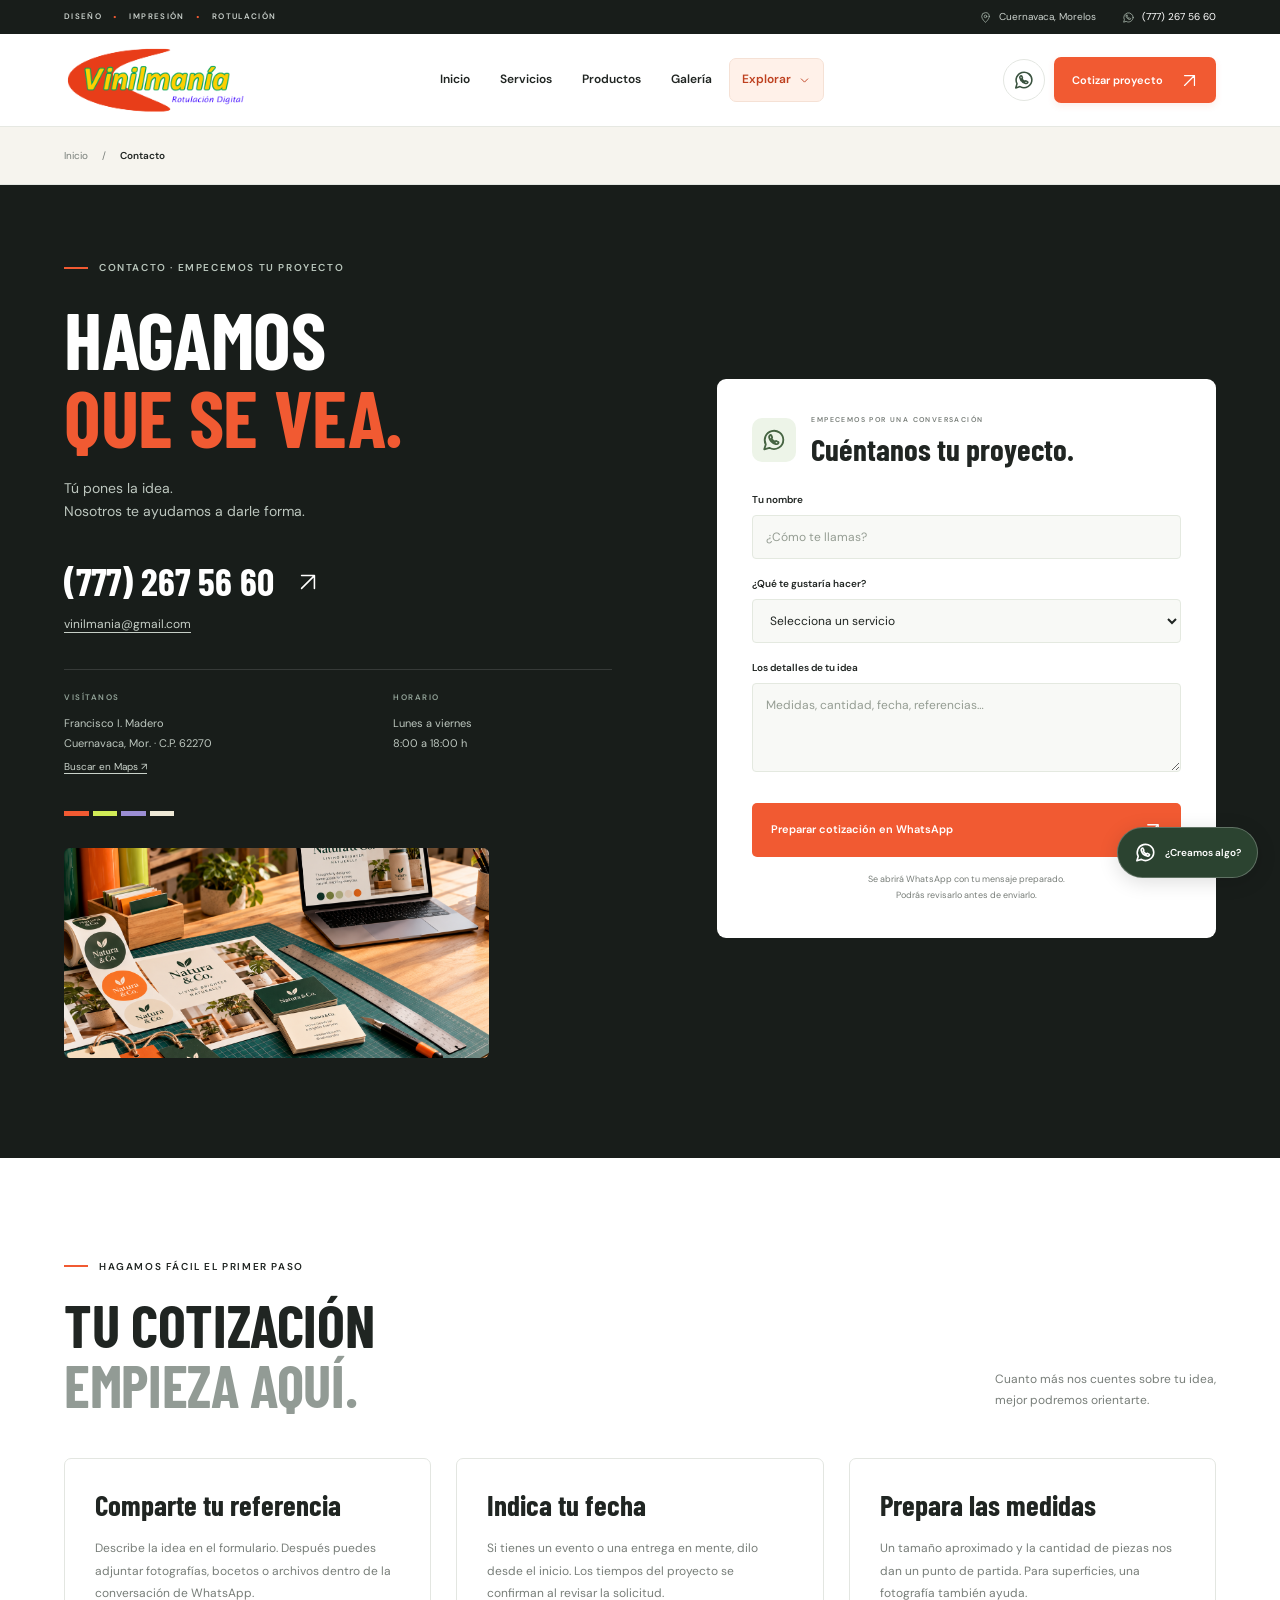
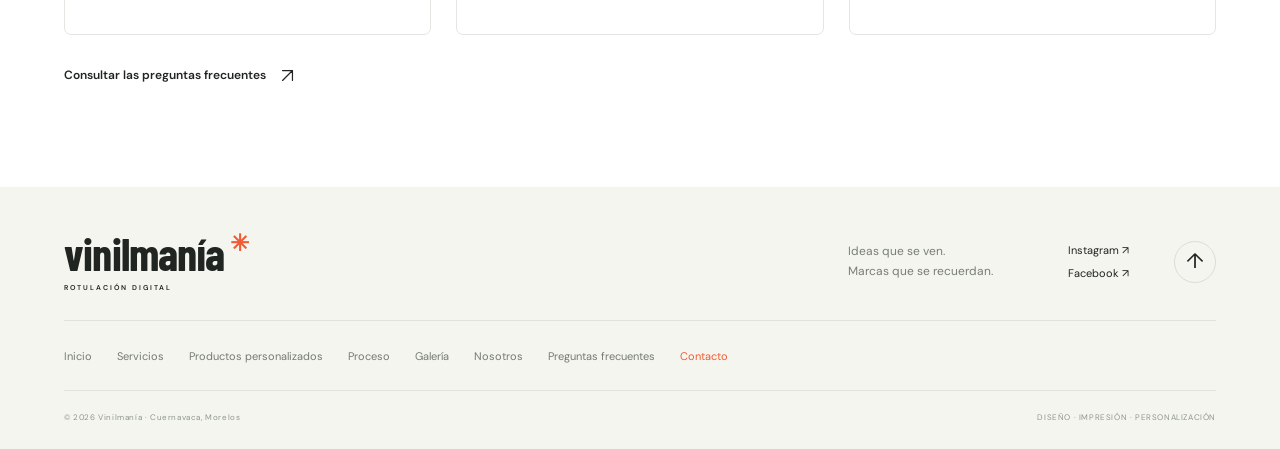
==== commit 8b14bb9f: "Actualizar imágenes y añadir opiniones de clientes Incorporar las siete imágenes proporcionadas en s" ====
--- a/contacto.html
+++ b/contacto.html
@@ -13,9 +13,9 @@
   <link rel="icon" href="assets/favicon.svg" type="image/svg+xml">
   <link rel="preload" href="assets/barlow-700.ttf" as="font" type="font/ttf" crossorigin>
   
-  <link rel="stylesheet" href="style.css?v=galeria-originales-1">
+  <link rel="stylesheet" href="style.css?v=fondo-proyecto-1">
   <link rel="stylesheet" href="header.css?v=header-1">
-  <script src="app.js?v=header-1" defer></script>
+  <script src="app.js?v=header-1-sin-etiquetas-20261012" defer></script>
   <script type="application/ld+json">{"@context":"https://schema.org","@type":"LocalBusiness","name":"Vinilmanía","telephone":"+527772675660","email":"vinilmania@gmail.com","address":{"@type":"PostalAddress","streetAddress":"Francisco I. Madero","addressLocality":"Cuernavaca","addressRegion":"Morelos","postalCode":"62270","addressCountry":"MX"},"openingHoursSpecification":[{"@type":"OpeningHoursSpecification","dayOfWeek":["Monday","Tuesday","Wednesday","Thursday","Friday"],"opens":"08:00","closes":"18:00"}],"sameAs":["https://www.facebook.com/rotulaciondigit","https://www.instagram.com/vinilmania_cuernavaca/"]}</script>
 </head>
 <body class="subpage" data-page="contacto.html">
@@ -38,7 +38,7 @@
 </div></header>
 <button class="nav-backdrop" type="button" aria-label="Cerrar menú de navegación" tabindex="-1" hidden></button>
 <main id="contenido">
-<div class="breadcrumb-bar"><nav class="shell breadcrumb" aria-label="Ruta de navegación"><a href="index.html">Inicio</a><span aria-hidden="true">/</span><span aria-current="page">Contacto</span></nav></div><section class="contact section-space" id="contacto"><div class="shell contact-grid"><div class="contact-copy reveal"><p class="eyebrow"><span class="eyebrow-line"></span> Contacto · Empecemos tu proyecto</p><h1>HAGAMOS<br><span>QUE SE VEA.</span></h1><p>Tú pones la idea.<br>Nosotros te ayudamos a darle forma.</p><a class="contact-phone" href="tel:+527772675660">(777) 267 56 60 <svg class="icon"><use href="#arrow"/></svg></a><a class="contact-email" href="mailto:vinilmania@gmail.com">vinilmania@gmail.com</a><div class="contact-details"><div><p class="eyebrow">VISÍTANOS</p><p>Francisco I. Madero<br>Cuernavaca, Mor. · C.P. 62270</p><a href="https://www.google.com/maps/search/?api=1&query=Vinilmania+Cuernavaca+Francisco+I.+Madero" target="_blank" rel="noopener">Buscar en Maps ↗</a></div><div><p class="eyebrow">HORARIO</p><p>Lunes a viernes<br>8:00 a 18:00 h</p></div></div><div class="contact-color-strips" aria-hidden="true"><span></span><span></span><span></span><span></span></div><figure class="contact-visual reveal"><img src="assets/mesa-diseno.webp" alt="Concepto de un espacio de trabajo para comenzar tu proyecto" width="1448" height="1086" loading="lazy"><figcaption>Imagen conceptual · Inspiración para tu proyecto</figcaption></figure></div><form class="quote-form reveal" id="quote-form"><div class="form-heading"><span class="form-icon"><svg class="icon"><use href="#wa"/></svg></span><div><p>EMPECEMOS POR UNA CONVERSACIÓN</p><h3>Cuéntanos tu proyecto.</h3></div></div><label for="name">Tu nombre</label><input id="name" name="name" autocomplete="given-name" placeholder="¿Cómo te llamas?" required maxlength="80"><label for="service-select">¿Qué te gustaría hacer?</label><select id="service-select" name="service"><option value="">Selecciona un servicio</option><option>Rotulación vehicular</option><option>Lonas y viniles impresos</option><option>Tazas, termos y sublimación</option><option>Vinil textil</option><option>Calcomanías y stickers</option><option>Vinil microperforado</option><option>Asesoría para mi proyecto</option></select><label for="message">Los detalles de tu idea</label><textarea id="message" name="message" placeholder="Medidas, cantidad, fecha, referencias…" rows="3" required maxlength="1500"></textarea><button class="button button-orange" type="submit">Preparar cotización en WhatsApp <svg class="icon"><use href="#arrow"/></svg></button><p class="form-note">Se abrirá WhatsApp con tu mensaje preparado.<br>Podrás revisarlo antes de enviarlo.</p><p id="form-feedback" class="form-feedback" role="status"></p></form></div></section>
+<div class="breadcrumb-bar"><nav class="shell breadcrumb" aria-label="Ruta de navegación"><a href="index.html">Inicio</a><span aria-hidden="true">/</span><span aria-current="page">Contacto</span></nav></div><section class="contact section-space" id="contacto"><div class="shell contact-grid"><div class="contact-copy reveal"><p class="eyebrow"><span class="eyebrow-line"></span> Contacto · Empecemos tu proyecto</p><h1>HAGAMOS<br><span>QUE SE VEA.</span></h1><p>Tú pones la idea.<br>Nosotros te ayudamos a darle forma.</p><a class="contact-phone" href="tel:+527772675660">(777) 267 56 60 <svg class="icon"><use href="#arrow"/></svg></a><a class="contact-email" href="mailto:vinilmania@gmail.com">vinilmania@gmail.com</a><div class="contact-details"><div><p class="eyebrow">VISÍTANOS</p><p>Francisco I. Madero<br>Cuernavaca, Mor. · C.P. 62270</p><a href="https://www.google.com/maps/search/?api=1&query=Vinilmania+Cuernavaca+Francisco+I.+Madero" target="_blank" rel="noopener">Buscar en Maps ↗</a></div><div><p class="eyebrow">HORARIO</p><p>Lunes a viernes<br>8:00 a 18:00 h</p></div></div><div class="contact-color-strips" aria-hidden="true"><span></span><span></span><span></span><span></span></div><figure class="contact-visual reveal"><img src="assets/mesa-diseno-natura.png" alt="Mesa de diseño Natura &amp; Co. con computadora, viniles y papelería personalizada" width="1305" height="1206" loading="lazy"></figure></div><form class="quote-form reveal" id="quote-form"><div class="form-heading"><span class="form-icon"><svg class="icon"><use href="#wa"/></svg></span><div><p>EMPECEMOS POR UNA CONVERSACIÓN</p><h3>Cuéntanos tu proyecto.</h3></div></div><label for="name">Tu nombre</label><input id="name" name="name" autocomplete="given-name" placeholder="¿Cómo te llamas?" required maxlength="80"><label for="service-select">¿Qué te gustaría hacer?</label><select id="service-select" name="service"><option value="">Selecciona un servicio</option><option>Rotulación vehicular</option><option>Lonas y viniles impresos</option><option>Tazas, termos y sublimación</option><option>Vinil textil</option><option>Calcomanías y stickers</option><option>Vinil microperforado</option><option>Asesoría para mi proyecto</option></select><label for="message">Los detalles de tu idea</label><textarea id="message" name="message" placeholder="Medidas, cantidad, fecha, referencias…" rows="3" required maxlength="1500"></textarea><button class="button button-orange" type="submit">Preparar cotización en WhatsApp <svg class="icon"><use href="#arrow"/></svg></button><p class="form-note">Se abrirá WhatsApp con tu mensaje preparado.<br>Podrás revisarlo antes de enviarlo.</p><p id="form-feedback" class="form-feedback" role="status"></p></form></div></section>
 <section class="shell section-space"><div class="section-heading reveal"><div><p class="eyebrow"><span class="eyebrow-line"></span> Hagamos fácil el primer paso</p><h2>TU COTIZACIÓN<br><span class="subtle">EMPIEZA AQUÍ.</span></h2></div><p>Cuanto más nos cuentes sobre tu idea,<br>mejor podremos orientarte.</p></div><div class="info-grid"><article class="info-card reveal"><h3>Comparte tu referencia</h3><p>Describe la idea en el formulario. Después puedes adjuntar fotografías, bocetos o archivos dentro de la conversación de WhatsApp.</p></article><article class="info-card reveal"><h3>Indica tu fecha</h3><p>Si tienes un evento o una entrega en mente, dilo desde el inicio. Los tiempos del proyecto se confirman al revisar la solicitud.</p></article><article class="info-card reveal"><h3>Prepara las medidas</h3><p>Un tamaño aproximado y la cantidad de piezas nos dan un punto de partida. Para superficies, una fotografía también ayuda.</p></article></div><a class="text-link guide-link" href="preguntas.html">Consultar las preguntas frecuentes <svg class="icon" aria-hidden="true"><use href="#arrow"/></svg></a></section></main>
   <footer class="footer"><div class="shell"><div class="footer-top"><a class="footer-brand" href="index.html">vinilmanía<span>✳</span><small>ROTULACIÓN DIGITAL</small></a><p>Ideas que se ven.<br>Marcas que se recuerdan.</p><div class="footer-social"><a href="https://www.instagram.com/vinilmania_cuernavaca/" target="_blank" rel="noopener">Instagram ↗</a><a href="https://www.facebook.com/rotulaciondigit" target="_blank" rel="noopener">Facebook ↗</a></div><a href="#contenido" class="back-top" aria-label="Volver arriba">↑</a></div><nav class="footer-sitemap" aria-label="Todas las páginas"><a href="index.html">Inicio</a><a href="servicios.html">Servicios</a><a href="personalizados.html">Productos personalizados</a><a href="proceso.html">Proceso</a><a href="galeria.html">Galería</a><a href="nosotros.html">Nosotros</a><a href="preguntas.html">Preguntas frecuentes</a><a href="contacto.html" class="current" aria-current="page">Contacto</a></nav><div class="footer-bottom"><span>© <span id="year">2026</span> Vinilmanía · Cuernavaca, Morelos</span><span>DISEÑO · IMPRESIÓN · PERSONALIZACIÓN</span></div></div></footer>
   <a class="floating-wa" href="https://wa.me/527772675660" target="_blank" rel="noopener" aria-label="Contactar a Vinilmanía por WhatsApp"><svg class="icon"><use href="#wa"/></svg><span>¿Creamos algo?</span></a>
--- a/style.css
+++ b/style.css
@@ -39,3 +39,64 @@
 .gallery-grid,.gallery-grid[data-filter=negocios],.gallery-grid[data-filter=textiles],.gallery-grid[data-filter=personalizados],.gallery-grid[data-filter=inspiracion]{grid-template-columns:repeat(3,minmax(0,1fr))}.gallery-grid .project-card .project-image,.gallery-grid .project-card[data-category=inspiracion] .project-image{height:320px}.gallery-grid .project-card:nth-child(2) .project-image>img{object-position:center}.gallery-grid .project-card[data-category=personalizados] .project-image>img{object-position:center}.gallery-filters{row-gap:10px}
 @media(max-width:820px){.gallery-grid,.gallery-grid[data-filter=negocios],.gallery-grid[data-filter=textiles],.gallery-grid[data-filter=personalizados],.gallery-grid[data-filter=inspiracion]{grid-template-columns:repeat(2,minmax(0,1fr))}.gallery-grid .project-card .project-image,.gallery-grid .project-card[data-category=inspiracion] .project-image{height:280px}}
 @media(max-width:600px){.gallery-grid,.gallery-grid[data-filter=negocios],.gallery-grid[data-filter=textiles],.gallery-grid[data-filter=personalizados],.gallery-grid[data-filter=inspiracion]{grid-template-columns:minmax(0,1fr)}.gallery-grid .project-card .project-image,.gallery-grid .project-card[data-category=inspiracion] .project-image{height:320px}.gallery-grid .project-card[data-category=personalizados] .project-image{height:270px}.gallery-filters{flex-wrap:wrap;overflow:visible}}
+
+/* Generated vinyl still life for the shared project invitation. */
+.next-section {
+  position: relative;
+  isolation: isolate;
+  color: #fff;
+  border: 0;
+  padding-block: 76px;
+  background-color: #181d19;
+  background-image:
+    linear-gradient(90deg, rgba(14, 20, 16, .88) 0%, rgba(14, 20, 16, .74) 29%, rgba(14, 20, 16, .18) 55%, rgba(14, 20, 16, .32) 70%, rgba(14, 20, 16, .84) 100%),
+    url('assets/fondo-proyecto-viniles.jpg');
+  background-size: cover;
+  background-position: center;
+}
+.next-inner { position: relative; z-index: 1; min-height: 148px; }
+.next-section .eyebrow { color: #dbe3d7; }
+.next-inner h2 { color: #fff; text-shadow: 0 2px 20px rgba(0, 0, 0, .18); }
+.next-actions { flex-shrink: 0; }
+.next-actions .text-link { color: #f1f4ed; }
+.next-actions .text-link:hover { color: #d5ed8b; }
+.next-image-note { position: absolute; right: 28px; bottom: 13px; color: #d3d9ce; font-size: 9px; letter-spacing: .06em; }
+@media (max-width: 700px) {
+  .next-section {
+    padding-block: 48px;
+    background-image:
+      linear-gradient(90deg, rgba(14, 20, 16, .91), rgba(14, 20, 16, .67)),
+      url('assets/fondo-proyecto-viniles.jpg');
+    background-position: 59% center;
+  }
+  .next-inner { min-height: 0; }
+  .next-actions { max-width: 100%; }
+  .next-image-note { right: 20px; bottom: 11px; }
+}
+
+/* Opiniones de clientes */
+.customer-reviews { background: var(--paper); border-bottom: 1px solid var(--line); }
+.review-grid { display: grid; grid-template-columns: repeat(3, minmax(0, 1fr)); gap: 24px; }
+.review-card { min-width: 0; min-height: 286px; display: flex; flex-direction: column; padding: 28px; background: var(--cream); border: 1px solid var(--line); border-radius: 8px; }
+.review-stars { color: var(--orange); font-size: 18px; letter-spacing: 3px; line-height: 1; }
+.review-star-empty { color: #969f97; }
+.review-text { font-size: 14px; line-height: 1.75; color: var(--ink); margin-top: 21px; margin-bottom: 25px; }
+.review-author { display: flex; align-items: center; gap: 13px; margin-top: auto; padding-top: 20px; border-top: 1px solid #dde2d8; }
+.review-avatar { width: 43px; height: 43px; flex-shrink: 0; display: grid; place-items: center; border: 1px solid #dce1d6; border-radius: 50%; background: var(--paper); color: var(--ink); font-size: 12px; font-weight: 600; letter-spacing: .5px; }
+.review-author h3 { font: 600 13px/1.4 var(--body); }
+.review-role { display: block; margin-top: 4px; font-size: 10px; color: var(--muted); line-height: 1.5; }
+.review-source { display: flex; flex-wrap: wrap; align-items: center; justify-content: space-between; gap: 18px; margin-top: 27px; }
+.review-source p { font-size: 10px; color: var(--muted); line-height: 1.7; }
+.review-source .text-link { font-size: 11px; }
+.review-source .icon { width: 16px; height: 16px; }
+@media (max-width: 900px) {
+  .review-grid { grid-template-columns: repeat(2, minmax(0, 1fr)); gap: 18px; }
+  .review-card { padding: 25px; }
+}
+@media (max-width: 600px) {
+  .review-grid { grid-template-columns: minmax(0, 1fr); gap: 16px; }
+  .review-card { min-height: 0; padding: 25px; }
+  .review-text { font-size: 13px; margin-bottom: 23px; }
+  .review-source { gap: 14px; margin-top: 24px; }
+  .customer-reviews .section-heading > p { margin-top: 22px; max-width: 320px; }
+}
